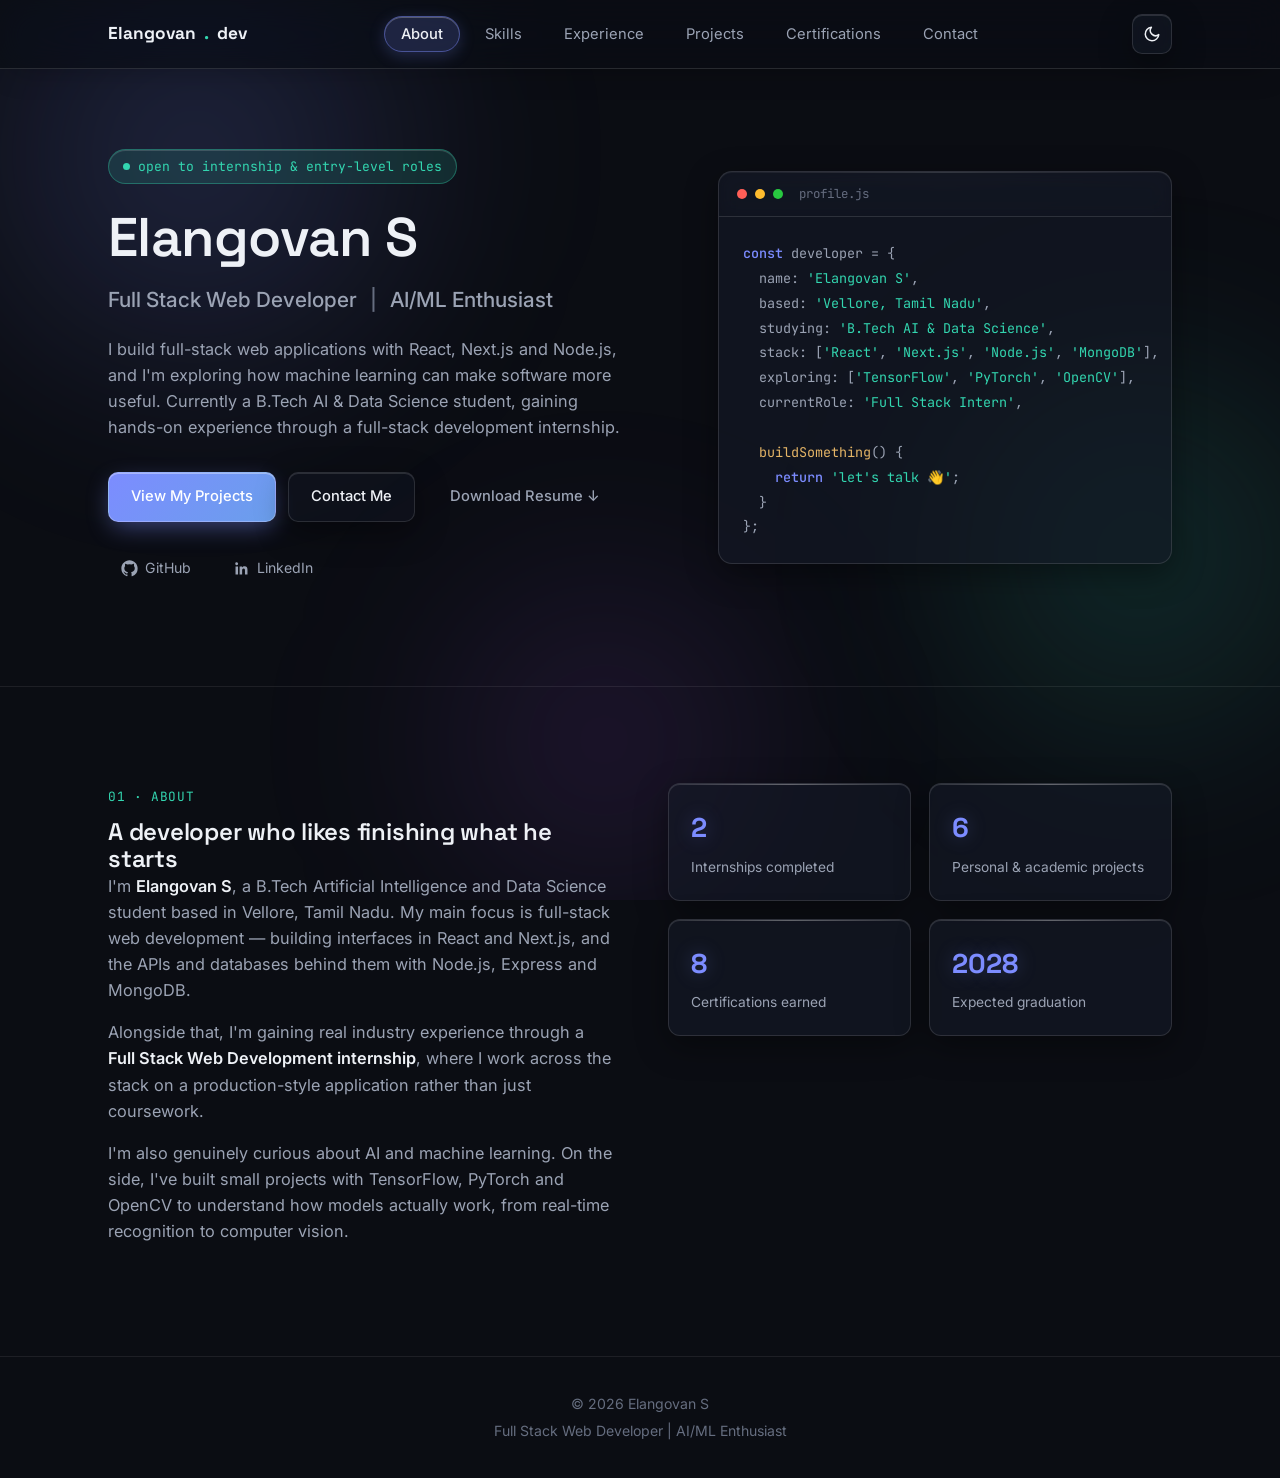
==== index.html @ ac417fb2 "portfolio" ====
<!DOCTYPE html>
<html lang="en" data-theme="dark">

<head>
  <meta charset="UTF-8">
  <meta name="viewport" content="width=device-width, initial-scale=1.0">
  <title>Elangovan S — Full Stack Web Developer &amp; AI/ML Enthusiast</title>
  <meta name="description"
    content="Portfolio of Elangovan S, a Full Stack Web Developer and AI/ML Enthusiast from Vellore, Tamil Nadu. B.Tech AI &amp; Data Science student building web apps and exploring machine learning.">
  <meta name="keywords"
    content="Elangovan S, Full Stack Developer, React Developer, AI ML Enthusiast, Web Developer Vellore, MERN Stack">
  <meta name="author" content="Elangovan S">
  <meta property="og:title" content="Elangovan S — Full Stack Web Developer & AI/ML Enthusiast">
  <meta property="og:description"
    content="B.Tech AI & Data Science student building full-stack web apps and exploring machine learning.">
  <meta property="og:type" content="website">
  <link rel="preconnect" href="https://fonts.googleapis.com">
  <link rel="preconnect" href="https://fonts.gstatic.com" crossorigin>
  <link
    href="https://fonts.googleapis.com/css2?family=Space+Grotesk:wght@500;600;700&family=Inter:wght@400;500;600;700&family=JetBrains+Mono:wght@400;500;600&display=swap"
    rel="stylesheet">
  <link rel="stylesheet" href="style.css">
</head>

<body>

  <!-- Ambient Mesh Light for Glassmorphism Refraction -->
  <div class="ambient-mesh" aria-hidden="true">
    <div class="ambient-orb orb-1"></div>
    <div class="ambient-orb orb-2"></div>
    <div class="ambient-orb orb-3"></div>
  </div>

  <!-- Glassmorphic Page Transition Curtain -->
  <div class="glass-transition-curtain" id="pageTransitionCurtain" aria-hidden="true">
    <div class="transition-spinner"></div>
  </div>

  <header class="nav">
    <div class="nav-inner">
      <a href="#top" class="brand">Elangovan<span class="dot">.</span>dev</a>
      <nav id="nav-links-mobile-wrap">
        <ul class="nav-links" id="navLinks">
          <li><a href="index.html#about" class="active" aria-current="page">About</a></li>
          <li><a href="skills.html">Skills</a></li>
          <li><a href="experience.html">Experience</a></li>
          <li><a href="projects.html">Projects</a></li>
          <li><a href="certifications.html">Certifications</a></li>
          <li><a href="contact.html">Contact</a></li>
        </ul>
      </nav>
      <div class="nav-cta-group">
        <button class="theme-toggle" id="themeToggle" aria-label="Toggle dark and light theme">
          <svg class="icon-sun" viewBox="0 0 24 24" fill="none" stroke="currentColor" stroke-width="2"
            stroke-linecap="round">
            <circle cx="12" cy="12" r="4"></circle>
            <path
              d="M12 2v2M12 20v2M4.9 4.9l1.4 1.4M17.7 17.7l1.4 1.4M2 12h2M20 12h2M4.9 19.1l1.4-1.4M17.7 6.3l1.4-1.4">
            </path>
          </svg>
          <svg class="icon-moon" viewBox="0 0 24 24" fill="none" stroke="currentColor" stroke-width="2"
            stroke-linecap="round" stroke-linejoin="round">
            <path d="M21 12.8A9 9 0 1 1 11.2 3a7 7 0 0 0 9.8 9.8z"></path>
          </svg>
        </button>
        <button class="menu-btn" id="menuBtn" aria-label="Toggle navigation menu">
          <svg viewBox="0 0 24 24" width="18" height="18" fill="none" stroke="currentColor" stroke-width="2"
            stroke-linecap="round">
            <path d="M3 6h18M3 12h18M3 18h18"></path>
          </svg>
        </button>
      </div>
    </div>
  </header>

  <main id="top">
    <!-- HERO -->
    <section class="hero">
      <div class="wrap hero-grid">
        <div>
          <div class="eyebrow"><span class="pulse"></span> open to internship &amp; entry-level roles</div>
          <h1>Elangovan S</h1>
          <p class="role">Full Stack Web Developer <span class="sep">|</span> AI/ML Enthusiast</p>
          <p class="desc">I build full-stack web applications with React, Next.js and Node.js, and I'm exploring how
            machine learning can make software more useful. Currently a B.Tech AI &amp; Data Science student, gaining
            hands-on experience through a full-stack development internship.</p>
          <div class="hero-actions">
            <a href="projects.html" class="btn btn-primary">View My Projects</a>
            <a href="contact.html" class="btn btn-outline">Contact Me</a>
            <!-- TODO: Drop your actual resume.pdf in the root directory --><a href="resume.pdf" class="btn btn-ghost"
              download>Download Resume ↓</a>
          </div>
          <div class="hero-socials">
            <a href="https://github.com/sivanandini29-create" target="_blank" rel="noopener">
              <svg viewBox="0 0 24 24" fill="currentColor">
                <path
                  d="M12 .5C5.65.5.5 5.65.5 12a11.5 11.5 0 0 0 7.86 10.93c.57.1.78-.25.78-.55v-1.94c-3.2.7-3.87-1.54-3.87-1.54-.53-1.34-1.29-1.7-1.29-1.7-1.05-.72.08-.7.08-.7 1.17.08 1.78 1.2 1.78 1.2 1.03 1.77 2.7 1.26 3.36.96.1-.75.4-1.26.73-1.55-2.55-.29-5.24-1.28-5.24-5.7 0-1.26.45-2.29 1.19-3.09-.12-.29-.52-1.46.11-3.05 0 0 .97-.31 3.18 1.18a11.1 11.1 0 0 1 5.79 0c2.2-1.49 3.17-1.18 3.17-1.18.64 1.59.24 2.76.12 3.05.74.8 1.18 1.83 1.18 3.09 0 4.43-2.7 5.4-5.27 5.68.42.36.78 1.08.78 2.18v3.23c0 .3.21.66.79.55A11.5 11.5 0 0 0 23.5 12C23.5 5.65 18.35.5 12 .5z" />
              </svg>
              GitHub
            </a>
            <a href="https://www.linkedin.com/in/elangovan-s-0874b534a/" target="_blank" rel="noopener">
              <svg viewBox="0 0 24 24" fill="currentColor">
                <path
                  d="M20.45 20.45h-3.56v-5.57c0-1.33-.02-3.04-1.85-3.04-1.85 0-2.14 1.45-2.14 2.94v5.67H9.34V9h3.42v1.56h.05c.48-.9 1.64-1.85 3.37-1.85 3.6 0 4.27 2.37 4.27 5.45v6.29zM5.34 7.43a2.07 2.07 0 1 1 0-4.13 2.07 2.07 0 0 1 0 4.13zM7.12 20.45H3.56V9h3.56v11.45z" />
              </svg>
              LinkedIn
            </a>
          </div>
        </div>

        <div class="code-window">
          <div class="code-window-bar">
            <span class="dot2 red"></span><span class="dot2 yellow"></span><span class="dot2 green"></span>
            <span class="filename">profile.js</span>
          </div>
          <pre><span class="c-key">const</span> developer = {
  name: <span class="c-str">'Elangovan S'</span>,
  based: <span class="c-str">'Vellore, Tamil Nadu'</span>,
  studying: <span class="c-str">'B.Tech AI &amp; Data Science'</span>,
  stack: [<span class="c-str">'React'</span>, <span class="c-str">'Next.js'</span>, <span class="c-str">'Node.js'</span>, <span class="c-str">'MongoDB'</span>],
  exploring: [<span class="c-str">'TensorFlow'</span>, <span class="c-str">'PyTorch'</span>, <span class="c-str">'OpenCV'</span>],
  currentRole: <span class="c-str">'Full Stack Intern'</span>,

  <span class="c-fn">buildSomething</span>() {
    <span class="c-key">return</span> <span class="c-str">'let's talk 👋'</span>;
  }
};</pre>
        </div>
      </div>
    </section>
    <!-- ABOUT -->
    <section id="about">
      <div class="wrap about-grid">
        <div>
          <div class="section-label">01 · about</div>
          <h2>A developer who likes finishing what he starts</h2>
          <p>I'm <strong>Elangovan S</strong>, a B.Tech Artificial Intelligence and Data Science student based in
            Vellore, Tamil Nadu. My main focus is full-stack web development — building interfaces in React and Next.js,
            and the APIs and databases behind them with Node.js, Express and MongoDB.</p>
          <p>Alongside that, I'm gaining real industry experience through a <strong>Full Stack Web Development
              internship</strong>, where I work across the stack on a production-style application rather than just
            coursework.</p>
          <p>I'm also genuinely curious about AI and machine learning. On the side, I've built small projects with
            TensorFlow, PyTorch and OpenCV to understand how models actually work, from real-time recognition to
            computer vision.</p>
        </div>
        <div class="facts">
          <div class="fact-card">
            <div class="num">2</div>
            <div class="lbl">Internships completed</div>
          </div>
          <div class="fact-card">
            <div class="num">6</div>
            <div class="lbl">Personal &amp; academic projects</div>
          </div>
          <div class="fact-card">
            <div class="num">8</div>
            <div class="lbl">Certifications earned</div>
          </div>
          <div class="fact-card">
            <div class="num">2028</div>
            <div class="lbl">Expected graduation</div>
          </div>
        </div>
      </div>
    </section>
  </main>

  <footer>
    <div class="wrap">
      <p>© 2026 Elangovan S</p>
      <p class="role-line">Full Stack Web Developer | AI/ML Enthusiast</p>
    </div>
  </footer>

  <script src="script.js"></script>
</body>

</html>
---- style.css ----
:root {
  --bg: #0b0d13;
  --bg-elevated: rgba(18, 22, 32, 0.72);
  --bg-card: rgba(22, 27, 40, 0.58);
  --bg-card-hover: rgba(30, 37, 54, 0.75);
  --border: rgba(255, 255, 255, 0.08);
  --border-glass: rgba(255, 255, 255, 0.12);
  --border-glass-hover: rgba(124, 140, 255, 0.45);
  --text: #eef1f6;
  --text-muted: #9ba3b4;
  --text-faint: #656d7f;
  --accent: #7c8cff;
  --accent-soft: rgba(124, 140, 255, 0.14);
  --accent-2: #33d6b0;
  --accent-2-soft: rgba(51, 214, 176, 0.14);
  --shadow: 0 20px 50px -20px rgba(0, 0, 0, 0.7);
  --glass-shadow: 0 10px 32px 0 rgba(0, 0, 0, 0.38), inset 0 1px 0 0 rgba(255, 255, 255, 0.12);
  --glass-shadow-hover: 0 20px 48px -6px rgba(0, 0, 0, 0.55), 0 0 24px rgba(124, 140, 255, 0.22), inset 0 1px 0 0 rgba(255, 255, 255, 0.25);
  --glass-blur: blur(16px);
  --radius: 12px;
  --maxw: 1120px;
}

html[data-theme="light"] {
  --bg: #f4f6fa;
  --bg-elevated: rgba(255, 255, 255, 0.82);
  --bg-card: rgba(255, 255, 255, 0.65);
  --bg-card-hover: rgba(255, 255, 255, 0.9);
  --border: rgba(0, 0, 0, 0.07);
  --border-glass: rgba(255, 255, 255, 0.85);
  --border-glass-hover: rgba(74, 83, 212, 0.35);
  --text: #16181d;
  --text-muted: #575c6a;
  --text-faint: #878c9a;
  --accent: #4a53d4;
  --accent-soft: rgba(74, 83, 212, 0.1);
  --accent-2: #0f8f72;
  --accent-2-soft: rgba(15, 143, 114, 0.1);
  --shadow: 0 20px 40px -24px rgba(20, 20, 30, 0.14);
  --glass-shadow: 0 10px 32px 0 rgba(31, 38, 135, 0.07), inset 0 1px 0 0 rgba(255, 255, 255, 0.95);
  --glass-shadow-hover: 0 18px 40px 0 rgba(31, 38, 135, 0.14), 0 0 20px rgba(74, 83, 212, 0.12), inset 0 1px 0 0 rgba(255, 255, 255, 1);
  --glass-blur: blur(16px);
}

* { box-sizing: border-box; margin: 0; padding: 0; }

html { scroll-behavior: smooth; }

@media (prefers-reduced-motion: reduce) {
  html { scroll-behavior: auto; }
  * { animation-duration: 0.01ms !important; transition-duration: 0.01ms !important; }
}

body {
  background: var(--bg);
  color: var(--text);
  font-family: 'Inter', -apple-system, BlinkMacSystemFont, 'Segoe UI', Roboto, sans-serif;
  line-height: 1.6;
  -webkit-font-smoothing: antialiased;
  min-height: 100vh;
  position: relative;
  overflow-x: hidden;
  transition: background 0.3s ease, color 0.3s ease;
}

::selection { background: var(--accent); color: #fff; }

a { color: inherit; text-decoration: none; }
ul { list-style: none; }
img { max-width: 100%; display: block; }

.wrap {
  max-width: var(--maxw);
  margin: 0 auto;
  padding: 0 28px;
}

h1, h2, h3, h4 {
  font-family: 'Space Grotesk', sans-serif;
  font-weight: 600;
  letter-spacing: -0.01em;
  line-height: 1.15;
}

.mono { font-family: 'JetBrains Mono', monospace; }

:focus-visible {
  outline: 2px solid var(--accent);
  outline-offset: 3px;
  border-radius: 6px;
}

/* ---------- Ambient Luminous Glow Mesh for Glassmorphism ---------- */
.ambient-mesh {
  position: fixed;
  top: 0;
  left: 0;
  width: 100vw;
  height: 100vh;
  overflow: hidden;
  pointer-events: none;
  z-index: -1;
}

.ambient-orb {
  position: absolute;
  border-radius: 50%;
  filter: blur(85px);
  will-change: transform;
  pointer-events: none;
}

.orb-1 {
  width: 550px;
  height: 550px;
  background: radial-gradient(circle, rgba(124, 140, 255, 0.22) 0%, rgba(124, 140, 255, 0.04) 65%, transparent 100%);
  top: -120px;
  left: -80px;
  animation: floatOrb1 20s ease-in-out infinite alternate;
}

.orb-2 {
  width: 480px;
  height: 480px;
  background: radial-gradient(circle, rgba(51, 214, 176, 0.18) 0%, rgba(51, 214, 176, 0.03) 65%, transparent 100%);
  top: 35%;
  right: -100px;
  animation: floatOrb2 24s ease-in-out infinite alternate;
}

.orb-3 {
  width: 440px;
  height: 440px;
  background: radial-gradient(circle, rgba(168, 85, 247, 0.16) 0%, rgba(168, 85, 247, 0.02) 65%, transparent 100%);
  bottom: -60px;
  left: 30%;
  animation: floatOrb3 22s ease-in-out infinite alternate;
}

html[data-theme="light"] .orb-1 {
  background: radial-gradient(circle, rgba(74, 83, 212, 0.15) 0%, transparent 70%);
}
html[data-theme="light"] .orb-2 {
  background: radial-gradient(circle, rgba(15, 143, 114, 0.13) 0%, transparent 70%);
}
html[data-theme="light"] .orb-3 {
  background: radial-gradient(circle, rgba(180, 100, 240, 0.12) 0%, transparent 70%);
}

@keyframes floatOrb1 {
  0% { transform: translate(0, 0) scale(1); }
  50% { transform: translate(60px, 80px) scale(1.08); }
  100% { transform: translate(-30px, 120px) scale(0.95); }
}

@keyframes floatOrb2 {
  0% { transform: translate(0, 0) scale(1); }
  50% { transform: translate(-80px, -60px) scale(1.12); }
  100% { transform: translate(-40px, 70px) scale(0.92); }
}

@keyframes floatOrb3 {
  0% { transform: translate(0, 0) scale(1); }
  50% { transform: translate(-50px, -70px) scale(1.06); }
  100% { transform: translate(70px, -40px) scale(0.96); }
}

@media (prefers-reduced-motion: reduce) {
  .ambient-orb {
    animation: none !important;
  }
}

/* ---------- Glassmorphic Navbar ---------- */
header.nav {
  position: sticky;
  top: 0;
  z-index: 100;
  background: color-mix(in srgb, var(--bg) 70%, transparent);
  backdrop-filter: blur(18px) saturate(180%);
  -webkit-backdrop-filter: blur(18px) saturate(180%);
  border-bottom: 1px solid var(--border-glass);
  box-shadow: 0 10px 30px -10px rgba(0, 0, 0, 0.25);
  transition: background 0.3s ease, border-color 0.3s ease, box-shadow 0.3s ease;
}

.nav-inner {
  display: flex;
  align-items: center;
  justify-content: space-between;
  padding: 14px 28px;
  max-width: var(--maxw);
  margin: 0 auto;
}

.brand {
  font-family: 'Space Grotesk', sans-serif;
  font-weight: 700;
  font-size: 1.08rem;
  display: flex;
  align-items: center;
  gap: 8px;
  transition: transform 0.2s ease;
}
.brand:hover {
  transform: translateY(-1px);
}
.brand .dot { color: var(--accent-2); }

.nav-links {
  display: flex;
  gap: 8px;
  align-items: center;
}

.nav-links a {
  font-size: 0.92rem;
  color: var(--text-muted);
  padding: 8px 16px;
  border-radius: 999px;
  border: 1px solid transparent;
  transition: all 0.22s cubic-bezier(0.2, 0, 0, 1);
  position: relative;
}

.nav-links a:hover {
  color: var(--text);
  background: color-mix(in srgb, var(--accent) 12%, transparent);
  border-color: var(--border-glass);
}

/* Glowing Frosted Glass Pill for Active Page */
.nav-links a.active,
.nav-links a[aria-current="page"] {
  color: var(--text);
  background: color-mix(in srgb, var(--accent) 18%, transparent);
  border: 1px solid color-mix(in srgb, var(--accent) 45%, transparent);
  backdrop-filter: blur(10px);
  -webkit-backdrop-filter: blur(10px);
  box-shadow: 0 4px 16px rgba(124, 140, 255, 0.22), inset 0 1px 0 rgba(255, 255, 255, 0.25);
  font-weight: 500;
}

.theme-toggle,
.menu-btn {
  width: 40px;
  height: 40px;
  border-radius: 10px;
  border: 1px solid var(--border-glass);
  background: var(--bg-card);
  backdrop-filter: blur(12px);
  -webkit-backdrop-filter: blur(12px);
  display: flex;
  align-items: center;
  justify-content: center;
  cursor: pointer;
  color: var(--text);
  flex-shrink: 0;
  box-shadow: var(--glass-shadow);
  transition: all 0.2s ease;
}

.theme-toggle:hover,
.menu-btn:hover {
  border-color: var(--border-glass-hover);
  color: var(--accent);
  transform: translateY(-2px);
  box-shadow: var(--glass-shadow-hover);
}

.theme-toggle svg { width: 18px; height: 18px; }
html[data-theme="dark"] .icon-sun { display: none; }
html[data-theme="light"] .icon-moon { display: none; }

.nav-cta-group { display: flex; align-items: center; gap: 14px; }

.menu-btn {
  display: none;
}

#nav-links-mobile-wrap { display: contents; }

/* ---------- Buttons with Glass Highlights ---------- */
.btn {
  display: inline-flex;
  align-items: center;
  gap: 8px;
  padding: 12px 22px;
  border-radius: 10px;
  font-size: 0.92rem;
  font-weight: 500;
  cursor: pointer;
  border: 1px solid transparent;
  transition: transform 0.2s cubic-bezier(0.2, 0, 0, 1), 
              background 0.2s ease, 
              border-color 0.2s ease, 
              box-shadow 0.2s ease;
  white-space: nowrap;
  position: relative;
  overflow: hidden;
}

.btn:active { transform: translateY(1px); }

.btn-primary {
  background: linear-gradient(135deg, var(--accent) 0%, color-mix(in srgb, var(--accent) 75%, #33d6b0) 100%);
  color: #fff;
  border: 1px solid rgba(255, 255, 255, 0.25);
  box-shadow: 0 8px 24px -4px rgba(124, 140, 255, 0.45), inset 0 1px 0 rgba(255, 255, 255, 0.35);
}

.btn-primary:hover {
  background: linear-gradient(135deg, color-mix(in srgb, var(--accent) 90%, #fff) 0%, color-mix(in srgb, var(--accent) 65%, #33d6b0) 100%);
  box-shadow: 0 12px 30px -4px rgba(124, 140, 255, 0.6), inset 0 1px 0 rgba(255, 255, 255, 0.5);
  transform: translateY(-2px);
}

.btn-outline {
  border-color: var(--border-glass);
  background: color-mix(in srgb, var(--bg-card) 60%, transparent);
  backdrop-filter: blur(12px);
  -webkit-backdrop-filter: blur(12px);
  color: var(--text);
  box-shadow: var(--glass-shadow);
}

.btn-outline:hover {
  border-color: var(--accent);
  color: var(--accent);
  background: var(--accent-soft);
  transform: translateY(-2px);
  box-shadow: 0 8px 24px -4px rgba(124, 140, 255, 0.28);
}

.btn-ghost {
  color: var(--text-muted);
  border: 1px solid transparent;
}
.btn-ghost:hover {
  color: var(--text);
  background: var(--accent-soft);
  border-color: var(--border-glass);
  transform: translateY(-2px);
}

/* ---------- Section Scaffolding ---------- */
section {
  padding: 96px 0;
  border-bottom: 1px solid var(--border);
  position: relative;
}
section:last-of-type { border-bottom: none; }

.section-head { margin-bottom: 48px; max-width: 620px; }
.section-label {
  font-family: 'JetBrains Mono', monospace;
  font-size: 0.8rem;
  color: var(--accent-2);
  margin-bottom: 10px;
  display: inline-block;
  letter-spacing: 0.05em;
  text-transform: uppercase;
}
.section-head h2 { font-size: clamp(1.6rem, 3vw, 2.1rem); margin-bottom: 12px; }
.section-head p { color: var(--text-muted); font-size: 1rem; }

/* ---------- Hero ---------- */
.hero {
  padding: 80px 0 100px;
  border-bottom: 1px solid var(--border);
}
.hero-grid {
  display: grid;
  grid-template-columns: 1.1fr 0.9fr;
  gap: 56px;
  align-items: center;
}
.eyebrow {
  display: inline-flex;
  align-items: center;
  gap: 8px;
  font-family: 'JetBrains Mono', monospace;
  font-size: 0.82rem;
  color: var(--accent-2);
  background: var(--accent-2-soft);
  backdrop-filter: blur(8px);
  -webkit-backdrop-filter: blur(8px);
  border: 1px solid color-mix(in srgb, var(--accent-2) 35%, transparent);
  padding: 6px 14px;
  border-radius: 999px;
  margin-bottom: 22px;
  box-shadow: inset 0 1px 0 rgba(255, 255, 255, 0.15);
}
.eyebrow .pulse {
  width: 7px; height: 7px; border-radius: 50%;
  background: var(--accent-2);
  box-shadow: 0 0 0 0 var(--accent-2);
  animation: pulse 2s infinite;
}
@keyframes pulse {
  0% { box-shadow: 0 0 0 0 color-mix(in srgb, var(--accent-2) 55%, transparent); }
  70% { box-shadow: 0 0 0 8px transparent; }
  100% { box-shadow: 0 0 0 0 transparent; }
}

.hero h1 {
  font-size: clamp(2.2rem, 5vw, 3.4rem);
  margin-bottom: 14px;
}
.hero .role {
  font-size: clamp(1.05rem, 2vw, 1.3rem);
  color: var(--text-muted);
  font-weight: 500;
  margin-bottom: 20px;
}
.hero .role .sep { color: var(--text-faint); margin: 0 8px; }
.hero p.desc {
  color: var(--text-muted);
  font-size: 1.02rem;
  max-width: 520px;
  margin-bottom: 32px;
}
.hero-actions { display: flex; flex-wrap: wrap; gap: 12px; margin-bottom: 28px; }
.hero-socials { display: flex; gap: 16px; align-items: center; }
.hero-socials a {
  display: flex; align-items: center; gap: 7px;
  font-size: 0.88rem; color: var(--text-muted);
  padding: 6px 12px;
  border-radius: 8px;
  border: 1px solid transparent;
  transition: all 0.2s ease;
}
.hero-socials a:hover {
  color: var(--accent);
  background: var(--accent-soft);
  border-color: var(--border-glass);
}
.hero-socials svg { width: 17px; height: 17px; }

/* ---------- Glass Code Window ---------- */
.code-window {
  background: var(--bg-card);
  backdrop-filter: blur(18px) saturate(180%);
  -webkit-backdrop-filter: blur(18px) saturate(180%);
  border: 1px solid var(--border-glass);
  border-radius: 14px;
  box-shadow: var(--glass-shadow);
  overflow: hidden;
  position: relative;
  transition: border-color 0.25s ease, box-shadow 0.25s ease, transform 0.25s ease;
}

.code-window::before {
  content: '';
  position: absolute;
  top: 0; left: 0; right: 0;
  height: 1px;
  background: linear-gradient(90deg, transparent, rgba(255, 255, 255, 0.35), transparent);
  pointer-events: none;
}

.code-window:hover {
  border-color: var(--border-glass-hover);
  box-shadow: var(--glass-shadow-hover);
  transform: translateY(-2px);
}

.code-window-bar {
  display: flex;
  align-items: center;
  gap: 8px;
  padding: 12px 18px;
  border-bottom: 1px solid var(--border-glass);
  background: color-mix(in srgb, var(--bg-elevated) 75%, transparent);
  backdrop-filter: blur(10px);
}

.code-window-bar .dot2 { width: 10px; height: 10px; border-radius: 50%; }
.dot2.red { background: #ff5f57; }
.dot2.yellow { background: #febc2e; }
.dot2.green { background: #28c840; }
.code-window-bar span.filename {
  margin-left: 8px;
  font-family: 'JetBrains Mono', monospace;
  font-size: 0.78rem;
  color: var(--text-faint);
}
.code-window pre {
  padding: 24px;
  font-family: 'JetBrains Mono', monospace;
  font-size: 0.84rem;
  line-height: 1.85;
  overflow-x: auto;
  color: var(--text-muted);
}
.code-window .c-key { color: var(--accent); font-weight: 500; }
.code-window .c-str { color: var(--accent-2); }
.code-window .c-com { color: var(--text-faint); font-style: italic; }
.code-window .c-punc { color: var(--text-faint); }
.code-window .c-fn { color: #e5b567; }

/* ---------- Glassmorphic Unified Card Styles ---------- */
.fact-card,
.skill-card,
.project-card,
.cert-card,
.activity-card,
.edu-card {
  background: var(--bg-card);
  backdrop-filter: blur(16px) saturate(170%);
  -webkit-backdrop-filter: blur(16px) saturate(170%);
  border: 1px solid var(--border-glass);
  border-radius: var(--radius);
  box-shadow: var(--glass-shadow);
  transition: transform 0.25s cubic-bezier(0.2, 0, 0, 1), 
              border-color 0.25s ease, 
              box-shadow 0.25s ease, 
              background 0.25s ease;
  position: relative;
  overflow: hidden;
}

/* Glass specular rim reflection on cards */
.fact-card::before,
.skill-card::before,
.project-card::before,
.cert-card::before,
.activity-card::before,
.edu-card::before {
  content: '';
  position: absolute;
  top: 0; left: 0; right: 0;
  height: 1px;
  background: linear-gradient(90deg, transparent, rgba(255, 255, 255, 0.25), transparent);
  pointer-events: none;
}

.fact-card:hover,
.skill-card:hover,
.project-card:hover,
.cert-card:hover,
.activity-card:hover,
.edu-card:hover {
  transform: translateY(-4px);
  border-color: var(--border-glass-hover);
  box-shadow: var(--glass-shadow-hover);
  background: var(--bg-card-hover);
}

/* ---------- About ---------- */
.about-grid {
  display: grid;
  grid-template-columns: 1fr 1fr;
  gap: 56px;
  align-items: start;
}
.about-grid p { color: var(--text-muted); margin-bottom: 16px; font-size: 1.02rem; }
.about-grid p strong { color: var(--text); font-weight: 600; }
.facts { display: grid; grid-template-columns: 1fr 1fr; gap: 18px; }
.fact-card {
  padding: 22px;
}
.fact-card .num { 
  font-family: 'Space Grotesk', sans-serif; 
  font-size: 1.7rem; 
  font-weight: 700; 
  color: var(--accent); 
  text-shadow: 0 0 20px rgba(124, 140, 255, 0.3);
}
.fact-card .lbl { font-size: 0.86rem; color: var(--text-muted); margin-top: 6px; }

/* ---------- Skills ---------- */
.skills-grid {
  display: grid;
  grid-template-columns: repeat(3, 1fr);
  gap: 22px;
}
.skill-card {
  padding: 24px;
}
.skill-card h3 {
  font-size: 1.05rem;
  margin-bottom: 16px;
  display: flex;
  align-items: center;
  gap: 10px;
}
.skill-card h3 .sw { 
  width: 8px; height: 8px; border-radius: 2px; 
  background: var(--accent-2); 
  box-shadow: 0 0 10px var(--accent-2);
}
.badge-row { display: flex; flex-wrap: wrap; gap: 8px; }
.badge {
  font-family: 'JetBrains Mono', monospace;
  font-size: 0.78rem;
  padding: 6px 12px;
  border-radius: 8px;
  background: color-mix(in srgb, var(--accent) 12%, transparent);
  color: var(--text);
  border: 1px solid color-mix(in srgb, var(--accent) 28%, transparent);
  backdrop-filter: blur(8px);
  -webkit-backdrop-filter: blur(8px);
  box-shadow: inset 0 1px 0 rgba(255, 255, 255, 0.12);
  transition: all 0.2s ease;
}
.badge:hover {
  border-color: var(--accent);
  color: #fff;
  background: color-mix(in srgb, var(--accent) 25%, transparent);
  transform: translateY(-2px);
  box-shadow: 0 4px 14px rgba(124, 140, 255, 0.25), inset 0 1px 0 rgba(255, 255, 255, 0.25);
}

/* ---------- Experience Timeline ---------- */
.timeline { position: relative; padding-left: 32px; }
.timeline::before {
  content: '';
  position: absolute;
  left: 5px; top: 6px; bottom: 6px;
  width: 2px;
  background: linear-gradient(180deg, var(--accent), var(--accent-2), transparent);
  opacity: 0.4;
}
.tl-item { position: relative; padding-bottom: 44px; }
.tl-item:last-child { padding-bottom: 0; }
.tl-item::before {
  content: '';
  position: absolute;
  left: -32px; top: 4px;
  width: 12px; height: 12px;
  border-radius: 50%;
  background: var(--bg);
  border: 2px solid var(--accent);
  box-shadow: 0 0 12px var(--accent);
}
.tl-head { display: flex; flex-wrap: wrap; justify-content: space-between; gap: 8px; align-items: baseline; margin-bottom: 6px; }
.tl-head h3 { font-size: 1.1rem; }
.tl-date { font-family: 'JetBrains Mono', monospace; font-size: 0.8rem; color: var(--text-faint); white-space: nowrap; }
.tl-org { color: var(--accent-2); font-size: 0.94rem; margin-bottom: 12px; font-weight: 500; }
.tl-item ul { padding-left: 18px; }
.tl-item li {
  color: var(--text-muted);
  font-size: 0.94rem;
  position: relative;
  padding-left: 8px;
  margin-bottom: 7px;
  list-style: disc;
}
.status-pill {
  display: inline-block;
  font-family: 'JetBrains Mono', monospace;
  font-size: 0.74rem;
  padding: 4px 12px;
  border-radius: 999px;
  background: var(--accent-2-soft);
  color: var(--accent-2);
  border: 1px solid color-mix(in srgb, var(--accent-2) 35%, transparent);
  backdrop-filter: blur(8px);
  -webkit-backdrop-filter: blur(8px);
  box-shadow: inset 0 1px 0 rgba(255, 255, 255, 0.15);
  margin-top: 10px;
}

/* ---------- Projects ---------- */
.project-grid {
  display: grid;
  grid-template-columns: repeat(2, 1fr);
  gap: 24px;
}
.project-card {
  padding: 28px;
  display: flex;
  flex-direction: column;
}
.project-top { display: flex; justify-content: space-between; align-items: flex-start; gap: 10px; margin-bottom: 12px; }
.project-card h3 { font-size: 1.16rem; }
.project-card .desc { color: var(--text-muted); font-size: 0.94rem; margin-bottom: 18px; flex-grow: 1; line-height: 1.6; }
.project-card .badge-row { margin-bottom: 20px; }
.project-links { display: flex; gap: 16px; }
.project-links a { 
  font-size: 0.88rem; 
  color: var(--accent); 
  display: flex; 
  align-items: center; 
  gap: 6px; 
  padding: 6px 12px;
  border-radius: 8px;
  border: 1px solid transparent;
  background: var(--accent-soft);
  transition: all 0.2s ease;
}
.project-links a:hover { 
  text-decoration: none; 
  border-color: var(--accent);
  box-shadow: 0 4px 12px rgba(124, 140, 255, 0.25);
  transform: translateY(-1px);
}
.in-progress-tag {
  font-family: 'JetBrains Mono', monospace;
  font-size: 0.72rem;
  padding: 4px 10px;
  border-radius: 999px;
  background: color-mix(in srgb, #e5b567 15%, transparent);
  color: #e5b567;
  border: 1px solid color-mix(in srgb, #e5b567 35%, transparent);
  backdrop-filter: blur(8px);
  -webkit-backdrop-filter: blur(8px);
  white-space: nowrap;
}

/* ---------- Certifications ---------- */
.cert-grid { display: grid; grid-template-columns: repeat(2, 1fr); gap: 16px; }
.cert-card {
  display: flex; align-items: flex-start; gap: 16px;
  padding: 20px;
  cursor: pointer;
}
.cert-icon {
  width: 40px; height: 40px; border-radius: 10px;
  background: var(--accent-soft);
  border: 1px solid var(--border-glass);
  backdrop-filter: blur(8px);
  -webkit-backdrop-filter: blur(8px);
  display: flex; align-items: center; justify-content: center;
  flex-shrink: 0;
  color: var(--accent);
  box-shadow: 0 4px 12px rgba(124, 140, 255, 0.15);
}
.cert-icon svg { width: 20px; height: 20px; }
.cert-card h4 { font-size: 0.98rem; margin-bottom: 4px; }
.cert-card .cert-meta { font-size: 0.84rem; color: var(--text-faint); }
.cert-hint {
  display: inline-flex;
  align-items: center;
  gap: 4px;
  margin-top: 8px;
  font-size: 0.78rem;
  font-family: 'JetBrains Mono', monospace;
  color: var(--accent);
  opacity: 0.85;
  transition: opacity 0.2s ease, transform 0.2s ease, color 0.2s ease;
}
.cert-card:hover .cert-hint {
  opacity: 1;
  transform: translateX(3px);
  color: var(--accent-2);
}

/* ---------- Education ---------- */
.edu-card {
  padding: 32px;
  display: flex;
  justify-content: space-between;
  flex-wrap: wrap;
  gap: 16px;
}
.edu-card h3 { font-size: 1.2rem; margin-bottom: 6px; }
.edu-card .inst { color: var(--text-muted); font-size: 0.96rem; }
.edu-meta { text-align: right; }
.edu-meta .yr { font-family: 'JetBrains Mono', monospace; color: var(--text-faint); font-size: 0.86rem; }
.edu-meta .cgpa { margin-top: 6px; font-size: 0.88rem; color: var(--accent-2); font-weight: 500; }

/* ---------- Hackathons & Activities ---------- */
.activity-grid { display: grid; grid-template-columns: 1fr 1fr; gap: 22px; }
.activity-card {
  padding: 24px;
}
.activity-card h3 { font-size: 1.05rem; margin-bottom: 8px; }
.activity-card p { color: var(--text-muted); font-size: 0.94rem; line-height: 1.6; }

/* ---------- Contact Section & Glass Form ---------- */
.contact-grid { display: grid; grid-template-columns: 0.9fr 1.1fr; gap: 56px; }
.contact-item {
  display: flex; align-items: center; gap: 16px;
  padding: 16px;
  margin-bottom: 12px;
  border-radius: var(--radius);
  background: var(--bg-card);
  backdrop-filter: blur(14px);
  -webkit-backdrop-filter: blur(14px);
  border: 1px solid var(--border-glass);
  box-shadow: var(--glass-shadow);
  transition: all 0.22s ease;
}
.contact-item:hover {
  border-color: var(--border-glass-hover);
  box-shadow: var(--glass-shadow-hover);
  transform: translateY(-2px);
}
.contact-item .ic {
  width: 42px; height: 42px; border-radius: 10px;
  background: var(--accent-soft);
  border: 1px solid var(--border-glass);
  display: flex; align-items: center; justify-content: center;
  color: var(--accent);
  flex-shrink: 0;
  box-shadow: 0 4px 12px rgba(124, 140, 255, 0.15);
}
.contact-item .ic svg { width: 19px; height: 19px; }
.contact-item .lbl { font-size: 0.78rem; color: var(--text-faint); margin-bottom: 2px; }
.contact-item .val { font-size: 0.98rem; font-weight: 500; }

.form-group { margin-bottom: 20px; }
.form-group label { display: block; font-size: 0.86rem; color: var(--text-muted); margin-bottom: 8px; font-weight: 500; }
.form-group input, .form-group textarea {
  width: 100%;
  background: color-mix(in srgb, var(--bg-card) 75%, transparent);
  backdrop-filter: blur(14px);
  -webkit-backdrop-filter: blur(14px);
  border: 1px solid var(--border-glass);
  border-radius: 10px;
  padding: 13px 16px;
  color: var(--text);
  font-family: 'Inter', sans-serif;
  font-size: 0.94rem;
  box-shadow: inset 0 2px 4px rgba(0,0,0,0.15);
  transition: border-color 0.2s ease, box-shadow 0.2s ease, background 0.2s ease;
}
.form-group input:focus, .form-group textarea:focus {
  border-color: var(--accent);
  background: color-mix(in srgb, var(--bg-card) 95%, transparent);
  box-shadow: 0 0 0 3px color-mix(in srgb, var(--accent) 25%, transparent), inset 0 2px 4px rgba(0,0,0,0.1);
  outline: none;
}
.form-group textarea { resize: vertical; min-height: 120px; }
.form-note { font-size: 0.82rem; color: var(--text-faint); margin-top: 10px; }

.btn:disabled {
  opacity: 0.7;
  cursor: not-allowed;
}

.form-message {
  margin-top: 16px;
  padding: 14px;
  border-radius: 10px;
  font-size: 0.92rem;
  display: none;
  backdrop-filter: blur(12px);
  -webkit-backdrop-filter: blur(12px);
}
.form-message.success {
  display: block;
  background: color-mix(in srgb, #28c840 18%, transparent);
  color: #28c840;
  border: 1px solid color-mix(in srgb, #28c840 40%, transparent);
  box-shadow: 0 4px 16px rgba(40, 200, 64, 0.2);
}
.form-message.error {
  display: block;
  background: color-mix(in srgb, #ff5f57 18%, transparent);
  color: #ff5f57;
  border: 1px solid color-mix(in srgb, #ff5f57 40%, transparent);
  box-shadow: 0 4px 16px rgba(255, 95, 87, 0.2);
}

/* ---------- Certifications Glass Modal Lightbox ---------- */
.modal-overlay {
  position: fixed;
  top: 0;
  left: 0;
  right: 0;
  bottom: 0;
  background: rgba(6, 8, 14, 0.78);
  backdrop-filter: blur(24px) saturate(180%);
  -webkit-backdrop-filter: blur(24px) saturate(180%);
  z-index: 1000;
  display: flex;
  align-items: center;
  justify-content: center;
  opacity: 0;
  visibility: hidden;
  transition: opacity 0.3s ease, visibility 0.3s ease;
}

.modal-overlay.active {
  opacity: 1;
  visibility: visible;
}

.modal-content {
  position: relative;
  max-width: 90vw;
  max-height: 90vh;
  transform: scale(0.94) translateY(12px);
  opacity: 0;
  transition: transform 0.32s cubic-bezier(0.16, 1, 0.3, 1), opacity 0.32s ease;
  background: var(--bg-card);
  border: 1px solid var(--border-glass);
  border-radius: 16px;
  padding: 12px;
  box-shadow: 0 25px 60px -15px rgba(0, 0, 0, 0.8), 0 0 30px rgba(124, 140, 255, 0.2);
}

.modal-overlay.active .modal-content {
  transform: scale(1) translateY(0);
  opacity: 1;
}

.modal-content img {
  max-width: 100%;
  max-height: 85vh;
  object-fit: contain;
  border-radius: 10px;
}

.modal-close {
  position: absolute;
  top: -46px;
  right: 0;
  background: var(--bg-card);
  border: 1px solid var(--border-glass);
  border-radius: 50%;
  color: #fff;
  font-size: 1.6rem;
  cursor: pointer;
  width: 40px;
  height: 40px;
  display: flex;
  align-items: center;
  justify-content: center;
  box-shadow: var(--glass-shadow);
  transition: all 0.2s ease;
}
.modal-close:hover {
  color: var(--accent);
  border-color: var(--accent);
  transform: scale(1.1);
  box-shadow: 0 0 18px rgba(124, 140, 255, 0.4);
}

/* ---------- High-Impact Frosted Glass Page Transitions ---------- */
.glass-progress-bar {
  position: fixed;
  top: 0;
  left: 0;
  height: 3px;
  width: 0%;
  background: linear-gradient(90deg, var(--accent), var(--accent-2), #ec4899);
  box-shadow: 0 0 16px var(--accent), 0 0 8px var(--accent-2);
  z-index: 100000;
  transition: width 0.28s cubic-bezier(0.16, 1, 0.3, 1), opacity 0.25s ease;
  pointer-events: none;
}

.glass-transition-curtain {
  position: fixed;
  top: 0;
  left: 0;
  width: 100vw;
  height: 100vh;
  z-index: 99999;
  pointer-events: none;
  opacity: 0;
  visibility: hidden;
  background: radial-gradient(circle at 50% 45%, rgba(124, 140, 255, 0.22), transparent 70%),
              color-mix(in srgb, var(--bg) 84%, transparent);
  backdrop-filter: blur(28px) saturate(190%);
  -webkit-backdrop-filter: blur(28px) saturate(190%);
  border-bottom: 1px solid rgba(255, 255, 255, 0.18);
  display: flex;
  align-items: center;
  justify-content: center;
  flex-direction: column;
  gap: 18px;
  transition: opacity 0.32s cubic-bezier(0.4, 0, 0.2, 1), visibility 0.32s;
}

.glass-transition-curtain.active {
  opacity: 1;
  visibility: visible;
  pointer-events: all;
}

/* Specular shimmer beam moving across top of transition */
.glass-transition-curtain::before {
  content: '';
  position: absolute;
  top: 0;
  left: -100%;
  width: 100%;
  height: 2px;
  background: linear-gradient(90deg, transparent, var(--accent-2), var(--accent), transparent);
  animation: glassShimmer 1.5s infinite;
}

@keyframes glassShimmer {
  0% { left: -100%; }
  100% { left: 100%; }
}

.transition-spinner {
  width: 48px;
  height: 48px;
  border-radius: 50%;
  border: 3px solid rgba(124, 140, 255, 0.18);
  border-top-color: var(--accent);
  border-right-color: var(--accent-2);
  animation: glassSpin 0.75s linear infinite;
  box-shadow: 0 0 25px rgba(124, 140, 255, 0.4);
}

@keyframes glassSpin {
  to { transform: rotate(360deg); }
}

/* ---------- Page-to-Page Animation States ---------- */
main {
  will-change: transform, opacity, filter;
}

/* Initial page entrance animation on first load */
main.initial-load {
  animation: pageEnterBloom 0.65s cubic-bezier(0.16, 1, 0.3, 1) both;
}

/* Page EXIT animation */
main.page-exit-active {
  opacity: 0 !important;
  transform: scale(0.95) translateY(-24px) !important;
  filter: blur(12px) !important;
  transition: transform 0.28s cubic-bezier(0.4, 0, 1, 1),
              opacity 0.28s cubic-bezier(0.4, 0, 1, 1),
              filter 0.28s cubic-bezier(0.4, 0, 1, 1) !important;
  pointer-events: none;
}

/* Page ENTER preparation (instant setup before animation) */
main.page-enter-prepare {
  opacity: 0 !important;
  transform: scale(1.04) translateY(24px) !important;
  filter: blur(14px) !important;
  transition: none !important;
}

/* Page ENTER active animation */
main.page-enter-active {
  opacity: 1 !important;
  transform: scale(1) translateY(0) !important;
  filter: blur(0px) !important;
  transition: transform 0.5s cubic-bezier(0.16, 1, 0.3, 1),
              opacity 0.5s cubic-bezier(0.16, 1, 0.3, 1),
              filter 0.5s cubic-bezier(0.16, 1, 0.3, 1) !important;
}

@keyframes pageEnterBloom {
  0% {
    opacity: 0;
    transform: scale(0.97) translateY(24px);
    filter: blur(12px);
  }
  100% {
    opacity: 1;
    transform: scale(1) translateY(0);
    filter: blur(0px);
  }
}

/* Staggered card entrance cascade on page transitions */
main.initial-load .skills-grid > *,
main.page-enter-active .skills-grid > *,
main.initial-load .project-grid > *,
main.page-enter-active .project-grid > *,
main.initial-load .cert-grid > *,
main.page-enter-active .cert-grid > *,
main.initial-load .facts > *,
main.page-enter-active .facts > *,
main.initial-load .timeline > *,
main.page-enter-active .timeline > *,
main.initial-load .activity-grid > *,
main.page-enter-active .activity-grid > * {
  animation: cardCascadeIn 0.55s cubic-bezier(0.16, 1, 0.3, 1) both;
}

@keyframes cardCascadeIn {
  0% {
    opacity: 0;
    transform: translateY(28px) scale(0.95);
    filter: blur(8px);
  }
  100% {
    opacity: 1;
    transform: translateY(0) scale(1);
    filter: blur(0px);
  }
}

.skills-grid > *:nth-child(1) { animation-delay: 0.05s !important; }
.skills-grid > *:nth-child(2) { animation-delay: 0.10s !important; }
.skills-grid > *:nth-child(3) { animation-delay: 0.15s !important; }
.skills-grid > *:nth-child(4) { animation-delay: 0.20s !important; }
.skills-grid > *:nth-child(5) { animation-delay: 0.25s !important; }
.skills-grid > *:nth-child(6) { animation-delay: 0.30s !important; }

.project-grid > *:nth-child(1) { animation-delay: 0.06s !important; }
.project-grid > *:nth-child(2) { animation-delay: 0.14s !important; }
.project-grid > *:nth-child(3) { animation-delay: 0.22s !important; }
.project-grid > *:nth-child(4) { animation-delay: 0.30s !important; }

.cert-grid > *:nth-child(1) { animation-delay: 0.04s !important; }
.cert-grid > *:nth-child(2) { animation-delay: 0.08s !important; }
.cert-grid > *:nth-child(3) { animation-delay: 0.12s !important; }
.cert-grid > *:nth-child(4) { animation-delay: 0.16s !important; }
.cert-grid > *:nth-child(5) { animation-delay: 0.20s !important; }
.cert-grid > *:nth-child(6) { animation-delay: 0.24s !important; }
.cert-grid > *:nth-child(7) { animation-delay: 0.28s !important; }
.cert-grid > *:nth-child(8) { animation-delay: 0.32s !important; }

.timeline > *:nth-child(1) { animation-delay: 0.08s !important; }
.timeline > *:nth-child(2) { animation-delay: 0.18s !important; }

.facts > *:nth-child(1) { animation-delay: 0.06s !important; }
.facts > *:nth-child(2) { animation-delay: 0.12s !important; }
.facts > *:nth-child(3) { animation-delay: 0.18s !important; }
.facts > *:nth-child(4) { animation-delay: 0.24s !important; }

/* Native Cross-Document View Transitions (Chromium) */
@view-transition {
  navigation: auto;
}

::view-transition-old(root) {
  animation: 0.32s cubic-bezier(0.4, 0, 0.2, 1) both mpaPageOut;
}

::view-transition-new(root) {
  animation: 0.42s cubic-bezier(0.16, 1, 0.3, 1) both mpaPageIn;
}

@keyframes mpaPageOut {
  from {
    opacity: 1;
    transform: scale(1) translateY(0);
    filter: blur(0px);
  }
  to {
    opacity: 0;
    transform: scale(0.96) translateY(-16px);
    filter: blur(10px);
  }
}

@keyframes mpaPageIn {
  from {
    opacity: 0;
    transform: scale(1.03) translateY(20px);
    filter: blur(12px);
  }
  to {
    opacity: 1;
    transform: scale(1) translateY(0);
    filter: blur(0px);
  }
}

/* Fallback MPA class */
body.fade-out,
body.glass-exit {
  opacity: 0;
  filter: blur(10px);
  transform: scale(0.97);
}

/* ---------- Footer ---------- */
footer {
  padding: 36px 0;
  text-align: center;
  border-top: 1px solid var(--border);
  position: relative;
}
footer p { color: var(--text-faint); font-size: 0.88rem; }
footer p.role-line { margin-top: 4px; }

/* ---------- Responsive ---------- */
@media (max-width: 860px) {
  .hero-grid, .about-grid, .contact-grid { grid-template-columns: 1fr; }
  .hero-grid { gap: 40px; }
  .skills-grid { grid-template-columns: repeat(2, 1fr); }
  .project-grid, .cert-grid, .activity-grid { grid-template-columns: 1fr; }
  section { padding: 64px 0; }
  .hero { padding: 52px 0 64px; }
  .modal-close {
    top: -44px;
    right: 0;
  }
}

@media (max-width: 700px) {
  .nav-links { display: none; }
  .menu-btn { display: flex; }
  .nav-links.mobile-open {
    display: flex;
    position: absolute;
    top: 100%;
    left: 0; right: 0;
    flex-direction: column;
    background: color-mix(in srgb, var(--bg) 90%, transparent);
    backdrop-filter: blur(20px) saturate(180%);
    -webkit-backdrop-filter: blur(20px) saturate(180%);
    border-bottom: 1px solid var(--border-glass);
    padding: 20px 28px 26px;
    gap: 12px;
    box-shadow: 0 20px 40px rgba(0, 0, 0, 0.4);
  }
  .nav-links.mobile-open a {
    width: 100%;
    text-align: center;
    padding: 10px 16px;
  }
}

@media (max-width: 600px) {
  .skills-grid { grid-template-columns: 1fr; }
  .facts { grid-template-columns: 1fr 1fr; }
  .edu-card { flex-direction: column; }
  .edu-meta { text-align: left; }
  .wrap { padding: 0 20px; }
}
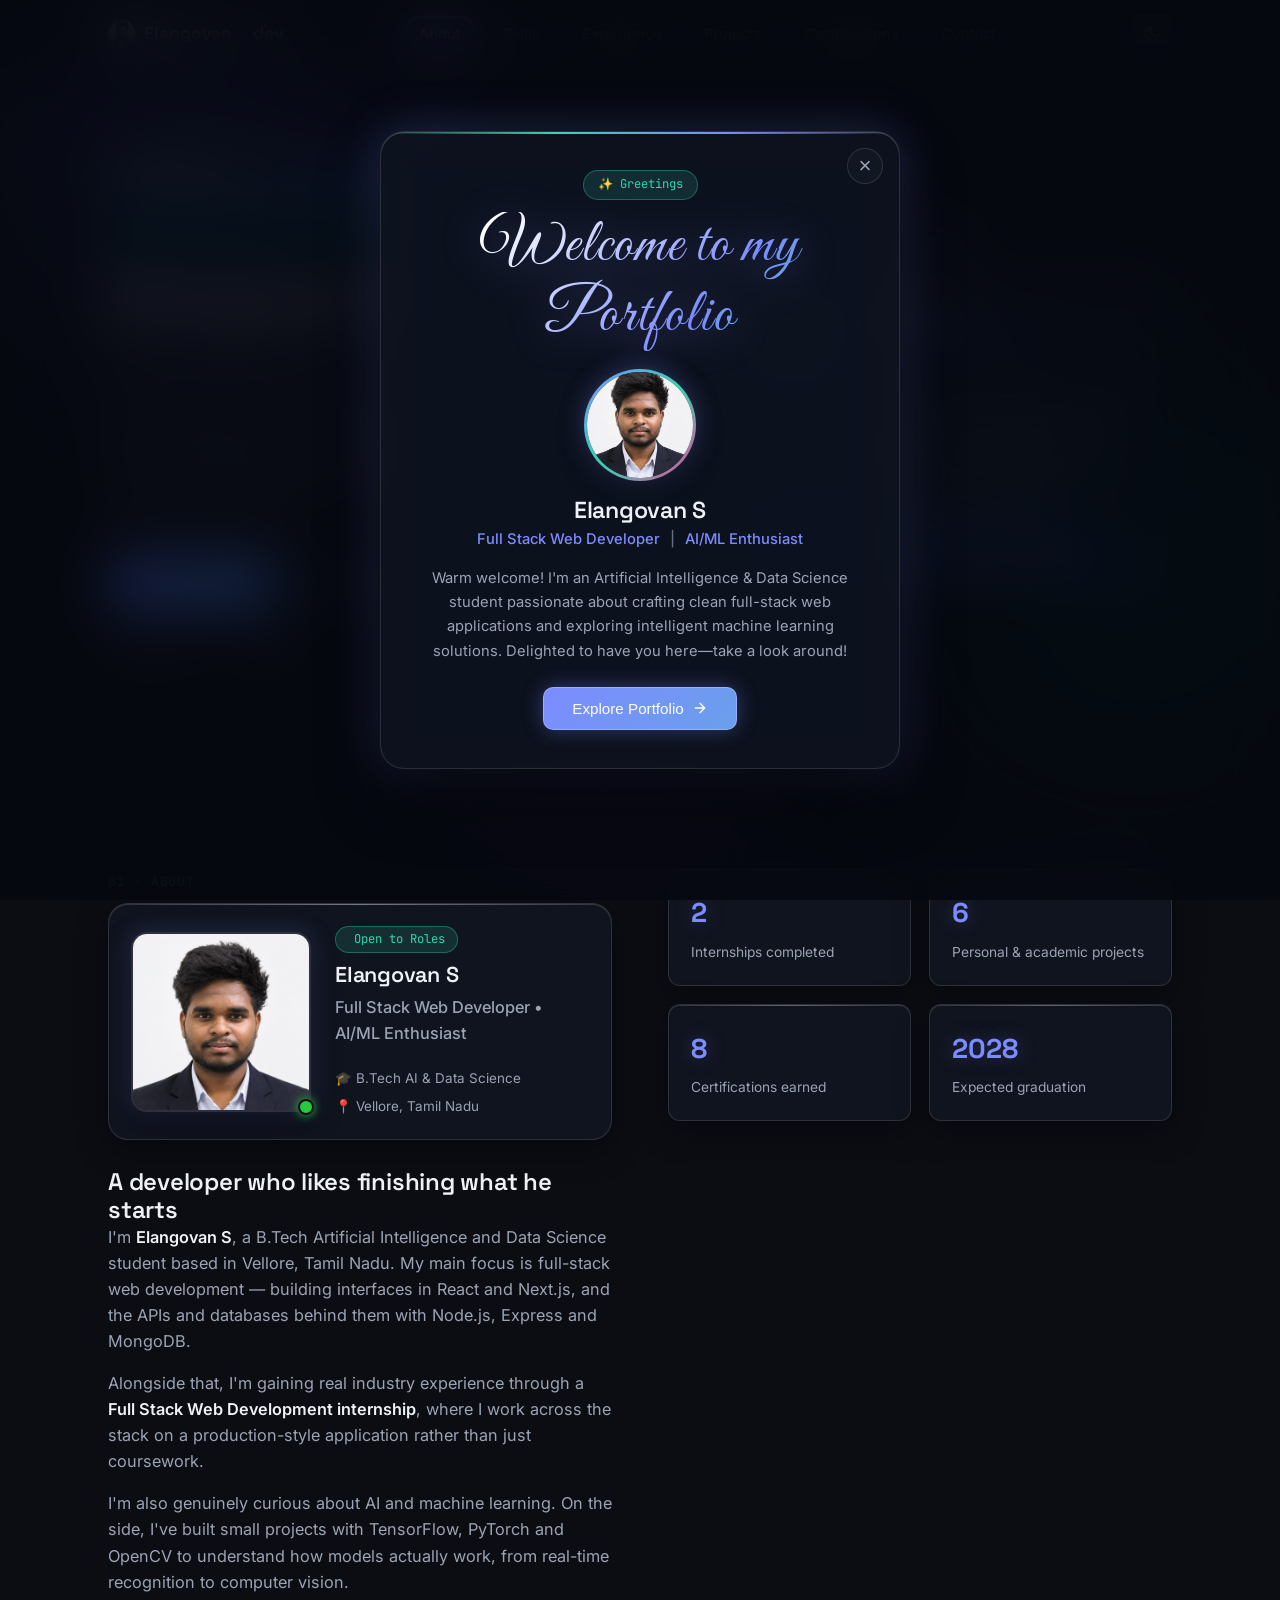
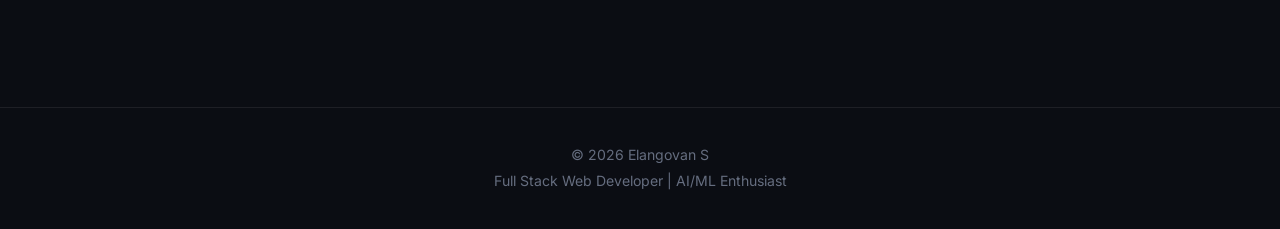
==== commit 72ebd0a6: "feat: add profile avatar, interactive welcome modal, and hero showcase components with new assets" ====
--- a/index.html
+++ b/index.html
@@ -17,7 +17,7 @@
   <link rel="preconnect" href="https://fonts.googleapis.com">
   <link rel="preconnect" href="https://fonts.gstatic.com" crossorigin>
   <link
-    href="https://fonts.googleapis.com/css2?family=Space+Grotesk:wght@500;600;700&family=Inter:wght@400;500;600;700&family=JetBrains+Mono:wght@400;500;600&display=swap"
+    href="https://fonts.googleapis.com/css2?family=Great+Vibes&family=Space+Grotesk:wght@500;600;700&family=Inter:wght@400;500;600;700&family=JetBrains+Mono:wght@400;500;600&display=swap"
     rel="stylesheet">
   <link rel="stylesheet" href="style.css">
 </head>
@@ -36,9 +36,33 @@
     <div class="transition-spinner"></div>
   </div>
 
+  <!-- Welcome Calligraphy Intro Screen -->
+  <div class="welcome-overlay" id="welcomeModal" role="dialog" aria-modal="true" aria-label="Welcome greeting">
+    <div class="welcome-card">
+      <button class="welcome-close" id="welcomeClose" aria-label="Close welcome message">&times;</button>
+      <div class="welcome-sparkle-pill">✨ Greetings</div>
+      <h2 class="welcome-calligraphy">Welcome to my Portfolio</h2>
+      <div class="welcome-avatar-wrap">
+        <img src="profile.jpg" alt="Elangovan S" class="welcome-avatar">
+        <div class="welcome-avatar-glow"></div>
+      </div>
+      <h3 class="welcome-name">Elangovan S</h3>
+      <p class="welcome-role">Full Stack Web Developer <span class="sep">|</span> AI/ML Enthusiast</p>
+      <p class="welcome-intro">
+        Warm welcome! I'm an Artificial Intelligence &amp; Data Science student passionate about crafting clean full-stack web applications and exploring intelligent machine learning solutions. Delighted to have you here—take a look around!
+      </p>
+      <div class="welcome-actions">
+        <button class="btn btn-primary welcome-enter-btn" id="welcomeEnterBtn">
+          Explore Portfolio
+          <svg viewBox="0 0 24 24" width="16" height="16" fill="none" stroke="currentColor" stroke-width="2" stroke-linecap="round"><path d="M5 12h14M12 5l7 7-7 7"></path></svg>
+        </button>
+      </div>
+    </div>
+  </div>
+
   <header class="nav">
     <div class="nav-inner">
-      <a href="#top" class="brand">Elangovan<span class="dot">.</span>dev</a>
+      <a href="#top" class="brand"><img src="profile.jpg" alt="Elangovan S" class="brand-avatar"> Elangovan<span class="dot">.</span>dev</a>
       <nav id="nav-links-mobile-wrap">
         <ul class="nav-links" id="navLinks">
           <li><a href="index.html#about" class="active" aria-current="page">About</a></li>
@@ -78,12 +102,16 @@
     <section class="hero">
       <div class="wrap hero-grid">
         <div>
+          <div class="hero-calligraphy-wrap">
+            <span class="calligraphy-script">Welcome to my portfolio</span>
+            <span class="calligraphy-sparkle">✦</span>
+          </div>
           <div class="eyebrow"><span class="pulse"></span> open to internship &amp; entry-level roles</div>
           <h1>Elangovan S</h1>
           <p class="role">Full Stack Web Developer <span class="sep">|</span> AI/ML Enthusiast</p>
           <p class="desc">I build full-stack web applications with React, Next.js and Node.js, and I'm exploring how
             machine learning can make software more useful. Currently a B.Tech AI &amp; Data Science student, gaining
-            hands-on experience through a full-stack development internship.</p>
+            hands-on experience through full-stack development and cloud infrastructure internships.</p>
           <div class="hero-actions">
             <a href="projects.html" class="btn btn-primary">View My Projects</a>
             <a href="contact.html" class="btn btn-outline">Contact Me</a>
@@ -108,12 +136,56 @@
           </div>
         </div>
 
-        <div class="code-window">
-          <div class="code-window-bar">
-            <span class="dot2 red"></span><span class="dot2 yellow"></span><span class="dot2 green"></span>
-            <span class="filename">profile.js</span>
-          </div>
-          <pre><span class="c-key">const</span> developer = {
+        <div class="hero-showcase">
+          <div class="showcase-tabs" role="tablist">
+            <button class="showcase-tab active" data-tab="profile" id="tabProfile" role="tab" aria-selected="true" aria-controls="panelProfile">
+              <svg viewBox="0 0 24 24" width="15" height="15" fill="none" stroke="currentColor" stroke-width="2" stroke-linecap="round"><path d="M20 21v-2a4 4 0 0 0-4-4H8a4 4 0 0 0-4 4v2"></path><circle cx="12" cy="7" r="4"></circle></svg>
+              Introduction
+            </button>
+            <button class="showcase-tab" data-tab="code" id="tabCode" role="tab" aria-selected="false" aria-controls="panelCode">
+              <svg viewBox="0 0 24 24" width="15" height="15" fill="none" stroke="currentColor" stroke-width="2" stroke-linecap="round"><polyline points="16 18 22 12 16 6"></polyline><polyline points="8 6 2 12 8 18"></polyline></svg>
+              profile.js
+            </button>
+          </div>
+
+          <!-- Profile & Intro Card Panel -->
+          <div class="showcase-panel active" id="panelProfile" role="tabpanel" aria-labelledby="tabProfile">
+            <div class="profile-card">
+              <div class="profile-card-header">
+                <div class="profile-photo-container">
+                  <img src="profile.jpg" alt="Elangovan S" class="profile-photo">
+                  <span class="profile-live-status" title="Active &amp; Ready for opportunities"></span>
+                </div>
+                <div class="profile-header-meta">
+                  <h3>Elangovan S</h3>
+                  <p class="profile-tagline">Full Stack Developer &amp; AI/ML</p>
+                  <span class="profile-location-text">
+                    <svg viewBox="0 0 24 24" width="13" height="13" fill="none" stroke="currentColor" stroke-width="2"><path d="M21 10c0 7-9 13-9 13s-9-6-9-13a9 9 0 0 1 18 0z"></path><circle cx="12" cy="10" r="3"></circle></svg>
+                    Vellore, Tamil Nadu
+                  </span>
+                </div>
+              </div>
+              <p class="profile-summary-text">
+                B.Tech AI &amp; Data Science student dedicated to building robust, high-performance web applications with modern stacks (React, Next.js, Node.js) and exploring machine learning &amp; computer vision models.
+              </p>
+              <div class="profile-skills-chips">
+                <span class="profile-chip">⚛️ React &amp; Next.js</span>
+                <span class="profile-chip">🟢 Node.js &amp; Express</span>
+                <span class="profile-chip">🍃 MongoDB</span>
+                <span class="profile-chip">🤖 PyTorch &amp; OpenCV</span>
+                <span class="profile-chip">☁️ AWS &amp; Cloud</span>
+              </div>
+            </div>
+          </div>
+
+          <!-- Code Window Panel -->
+          <div class="showcase-panel" id="panelCode" role="tabpanel" aria-labelledby="tabCode">
+            <div class="code-window">
+              <div class="code-window-bar">
+                <span class="dot2 red"></span><span class="dot2 yellow"></span><span class="dot2 green"></span>
+                <span class="filename">profile.js</span>
+              </div>
+              <pre><span class="c-key">const</span> developer = {
   name: <span class="c-str">'Elangovan S'</span>,
   based: <span class="c-str">'Vellore, Tamil Nadu'</span>,
   studying: <span class="c-str">'B.Tech AI &amp; Data Science'</span>,
@@ -122,9 +194,11 @@
   currentRole: <span class="c-str">'Full Stack Intern'</span>,
 
   <span class="c-fn">buildSomething</span>() {
-    <span class="c-key">return</span> <span class="c-str">'let's talk 👋'</span>;
+    <span class="c-key">return</span> <span class="c-str">'let\'s talk 👋'</span>;
   }
 };</pre>
+            </div>
+          </div>
         </div>
       </div>
     </section>
@@ -133,6 +207,23 @@
       <div class="wrap about-grid">
         <div>
           <div class="section-label">01 · about</div>
+          <div class="about-showcase">
+            <div class="about-photo-wrap">
+              <img src="profile.jpg" alt="Elangovan S" class="about-medium-photo">
+              <span class="about-photo-status" title="Active &amp; Open to opportunities"></span>
+            </div>
+            <div class="about-showcase-info">
+              <div class="about-status-pill">
+                <span class="pulse"></span> Open to Roles
+              </div>
+              <h3 class="about-name">Elangovan S</h3>
+              <p class="about-role">Full Stack Web Developer &bull; AI/ML Enthusiast</p>
+              <div class="about-meta-tags">
+                <span class="about-tag">🎓 B.Tech AI &amp; Data Science</span>
+                <span class="about-tag">📍 Vellore, Tamil Nadu</span>
+              </div>
+            </div>
+          </div>
           <h2>A developer who likes finishing what he starts</h2>
           <p>I'm <strong>Elangovan S</strong>, a B.Tech Artificial Intelligence and Data Science student based in
             Vellore, Tamil Nadu. My main focus is full-stack web development — building interfaces in React and Next.js,
--- a/style.css
+++ b/style.css
@@ -206,6 +206,21 @@
   transform: translateY(-1px);
 }
 .brand .dot { color: var(--accent-2); }
+.brand-avatar {
+  width: 28px;
+  height: 28px;
+  border-radius: 50%;
+  object-fit: cover;
+  border: 1.5px solid var(--accent);
+  box-shadow: 0 0 10px rgba(124, 140, 255, 0.35);
+  display: inline-block;
+  vertical-align: middle;
+  transition: transform 0.2s ease, box-shadow 0.2s ease;
+}
+.brand:hover .brand-avatar {
+  transform: scale(1.08);
+  box-shadow: 0 0 14px rgba(124, 140, 255, 0.6);
+}
 
 .nav-links {
   display: flex;
@@ -375,6 +390,34 @@
   gap: 56px;
   align-items: center;
 }
+
+/* Calligraphy Welcome on Hero */
+.hero-calligraphy-wrap {
+  display: inline-flex;
+  align-items: center;
+  gap: 10px;
+  margin-bottom: 8px;
+}
+.calligraphy-script {
+  font-family: 'Great Vibes', cursive;
+  font-size: clamp(2rem, 4vw, 2.9rem);
+  font-weight: 400;
+  line-height: 1.1;
+  background: linear-gradient(135deg, #ffffff 25%, var(--accent) 70%, var(--accent-2) 100%);
+  -webkit-background-clip: text;
+  -webkit-text-fill-color: transparent;
+  filter: drop-shadow(0 2px 14px rgba(124, 140, 255, 0.35));
+}
+.calligraphy-sparkle {
+  color: var(--accent-2);
+  font-size: 1.1rem;
+  animation: sparkleTwinkle 2.5s ease-in-out infinite;
+}
+@keyframes sparkleTwinkle {
+  0%, 100% { transform: scale(1) rotate(0deg); opacity: 0.8; filter: drop-shadow(0 0 4px var(--accent-2)); }
+  50% { transform: scale(1.3) rotate(20deg); opacity: 1; filter: drop-shadow(0 0 10px var(--accent-2)); }
+}
+
 .eyebrow {
   display: inline-flex;
   align-items: center;
@@ -436,6 +479,187 @@
   border-color: var(--border-glass);
 }
 .hero-socials svg { width: 17px; height: 17px; }
+
+/* ---------- Hero Showcase & Profile Card ---------- */
+.hero-showcase {
+  display: flex;
+  flex-direction: column;
+  gap: 12px;
+}
+
+.showcase-tabs {
+  display: inline-flex;
+  gap: 6px;
+  padding: 4px;
+  background: var(--bg-card);
+  backdrop-filter: blur(14px);
+  -webkit-backdrop-filter: blur(14px);
+  border: 1px solid var(--border-glass);
+  border-radius: 12px;
+  align-self: flex-start;
+  box-shadow: var(--glass-shadow);
+}
+
+.showcase-tab {
+  display: inline-flex;
+  align-items: center;
+  gap: 8px;
+  padding: 7px 16px;
+  border-radius: 8px;
+  font-family: 'Space Grotesk', sans-serif;
+  font-size: 0.85rem;
+  font-weight: 500;
+  color: var(--text-muted);
+  background: transparent;
+  border: 1px solid transparent;
+  cursor: pointer;
+  transition: all 0.2s cubic-bezier(0.2, 0, 0, 1);
+}
+
+.showcase-tab:hover {
+  color: var(--text);
+  background: color-mix(in srgb, var(--accent) 10%, transparent);
+}
+
+.showcase-tab.active {
+  color: var(--text);
+  background: color-mix(in srgb, var(--accent) 22%, transparent);
+  border-color: color-mix(in srgb, var(--accent) 45%, transparent);
+  box-shadow: 0 4px 14px rgba(124, 140, 255, 0.22);
+}
+
+.showcase-panel {
+  display: none;
+}
+
+.showcase-panel.active {
+  display: block;
+  animation: panelCascade 0.35s cubic-bezier(0.16, 1, 0.3, 1) both;
+}
+
+@keyframes panelCascade {
+  from { opacity: 0; transform: translateY(10px) scale(0.98); }
+  to { opacity: 1; transform: translateY(0) scale(1); }
+}
+
+/* Profile Intro Card in Hero */
+.profile-card {
+  background: var(--bg-card);
+  backdrop-filter: blur(18px) saturate(180%);
+  -webkit-backdrop-filter: blur(18px) saturate(180%);
+  border: 1px solid var(--border-glass);
+  border-radius: 16px;
+  box-shadow: var(--glass-shadow);
+  padding: 26px;
+  position: relative;
+  overflow: hidden;
+  transition: border-color 0.25s ease, box-shadow 0.25s ease, transform 0.25s ease;
+}
+
+.profile-card::before {
+  content: '';
+  position: absolute;
+  top: 0; left: 0; right: 0;
+  height: 1px;
+  background: linear-gradient(90deg, transparent, rgba(255, 255, 255, 0.35), transparent);
+  pointer-events: none;
+}
+
+.profile-card:hover {
+  border-color: var(--border-glass-hover);
+  box-shadow: var(--glass-shadow-hover);
+  transform: translateY(-2px);
+}
+
+.profile-card-header {
+  display: flex;
+  align-items: center;
+  gap: 18px;
+  margin-bottom: 16px;
+}
+
+.profile-photo-container {
+  position: relative;
+  flex-shrink: 0;
+  width: 82px;
+  height: 82px;
+}
+
+.profile-photo {
+  width: 100%;
+  height: 100%;
+  border-radius: 16px;
+  object-fit: cover;
+  border: 2px solid var(--border-glass);
+  box-shadow: 0 8px 24px rgba(0, 0, 0, 0.4), 0 0 16px rgba(124, 140, 255, 0.25);
+  transition: transform 0.25s ease;
+}
+
+.profile-card:hover .profile-photo {
+  transform: scale(1.03);
+}
+
+.profile-live-status {
+  position: absolute;
+  bottom: -3px;
+  right: -3px;
+  width: 15px;
+  height: 15px;
+  border-radius: 50%;
+  background: #28c840;
+  border: 2.5px solid var(--bg);
+  box-shadow: 0 0 10px #28c840;
+}
+
+.profile-header-meta h3 {
+  font-size: 1.28rem;
+  margin-bottom: 4px;
+}
+
+.profile-tagline {
+  color: var(--accent);
+  font-size: 0.88rem;
+  font-weight: 500;
+  margin-bottom: 6px;
+}
+
+.profile-location-text {
+  font-size: 0.82rem;
+  color: var(--text-faint);
+  display: inline-flex;
+  align-items: center;
+  gap: 5px;
+}
+
+.profile-summary-text {
+  font-size: 0.94rem;
+  color: var(--text-muted);
+  line-height: 1.65;
+  margin-bottom: 18px;
+}
+
+.profile-skills-chips {
+  display: flex;
+  flex-wrap: wrap;
+  gap: 8px;
+}
+
+.profile-chip {
+  font-size: 0.78rem;
+  font-family: 'JetBrains Mono', monospace;
+  padding: 4px 10px;
+  border-radius: 6px;
+  background: color-mix(in srgb, var(--accent) 12%, transparent);
+  color: var(--accent);
+  border: 1px solid color-mix(in srgb, var(--accent) 26%, transparent);
+  transition: all 0.2s ease;
+}
+
+.profile-chip:hover {
+  background: color-mix(in srgb, var(--accent) 22%, transparent);
+  border-color: var(--accent);
+  transform: translateY(-1px);
+}
 
 /* ---------- Glass Code Window ---------- */
 .code-window {
@@ -554,6 +778,121 @@
   gap: 56px;
   align-items: start;
 }
+/* ---------- About Showcase with Medium Portrait ---------- */
+.about-showcase {
+  display: flex;
+  align-items: center;
+  gap: 24px;
+  padding: 22px;
+  background: var(--bg-card);
+  backdrop-filter: blur(18px) saturate(180%);
+  -webkit-backdrop-filter: blur(18px) saturate(180%);
+  border: 1px solid var(--border-glass);
+  border-radius: 20px;
+  box-shadow: var(--glass-shadow);
+  margin-bottom: 28px;
+  position: relative;
+  overflow: hidden;
+  transition: transform 0.25s ease, border-color 0.25s ease, box-shadow 0.25s ease;
+}
+
+.about-showcase::before {
+  content: '';
+  position: absolute;
+  top: 0; left: 0; right: 0;
+  height: 1px;
+  background: linear-gradient(90deg, transparent, rgba(255, 255, 255, 0.35), transparent);
+  pointer-events: none;
+}
+
+.about-showcase:hover {
+  transform: translateY(-2px);
+  border-color: var(--border-glass-hover);
+  box-shadow: var(--glass-shadow-hover);
+}
+
+.about-photo-wrap {
+  position: relative;
+  flex-shrink: 0;
+  width: 180px;
+  height: 180px;
+}
+
+.about-medium-photo {
+  width: 100%;
+  height: 100%;
+  border-radius: 16px;
+  object-fit: cover;
+  object-position: center 20%;
+  border: 2px solid var(--border-glass);
+  box-shadow: 0 12px 30px rgba(0, 0, 0, 0.45), 0 0 24px rgba(124, 140, 255, 0.25);
+  transition: transform 0.3s cubic-bezier(0.16, 1, 0.3, 1), box-shadow 0.3s ease;
+}
+
+.about-showcase:hover .about-medium-photo {
+  transform: scale(1.02);
+  box-shadow: 0 16px 36px rgba(0, 0, 0, 0.55), 0 0 30px rgba(124, 140, 255, 0.35);
+}
+
+.about-photo-status {
+  position: absolute;
+  bottom: -3px;
+  right: -3px;
+  width: 16px;
+  height: 16px;
+  border-radius: 50%;
+  background: #28c840;
+  border: 2.5px solid var(--bg);
+  box-shadow: 0 0 10px #28c840;
+}
+
+.about-showcase-info {
+  display: flex;
+  flex-direction: column;
+  gap: 6px;
+}
+
+.about-status-pill {
+  display: inline-flex;
+  align-items: center;
+  gap: 6px;
+  align-self: flex-start;
+  font-family: 'JetBrains Mono', monospace;
+  font-size: 0.76rem;
+  color: var(--accent-2);
+  background: var(--accent-2-soft);
+  border: 1px solid color-mix(in srgb, var(--accent-2) 35%, transparent);
+  padding: 3px 12px;
+  border-radius: 999px;
+  margin-bottom: 4px;
+}
+
+.about-name {
+  font-size: 1.35rem;
+  font-weight: 600;
+  letter-spacing: -0.01em;
+}
+
+.about-role {
+  font-size: 0.9rem;
+  color: var(--accent);
+  font-weight: 500;
+  margin-bottom: 6px;
+}
+
+.about-meta-tags {
+  display: flex;
+  flex-direction: column;
+  gap: 6px;
+}
+
+.about-tag {
+  font-size: 0.84rem;
+  color: var(--text-muted);
+  display: inline-flex;
+  align-items: center;
+  gap: 6px;
+}
 .about-grid p { color: var(--text-muted); margin-bottom: 16px; font-size: 1.02rem; }
 .about-grid p strong { color: var(--text); font-weight: 600; }
 .facts { display: grid; grid-template-columns: 1fr 1fr; gap: 18px; }
@@ -853,6 +1192,193 @@
   color: #ff5f57;
   border: 1px solid color-mix(in srgb, #ff5f57 40%, transparent);
   box-shadow: 0 4px 16px rgba(255, 95, 87, 0.2);
+}
+
+/* ---------- Welcome Calligraphy Intro Screen ---------- */
+.welcome-overlay {
+  position: fixed;
+  inset: 0;
+  z-index: 100000;
+  display: flex;
+  align-items: center;
+  justify-content: center;
+  padding: 24px;
+  background: rgba(5, 8, 14, 0.82);
+  backdrop-filter: blur(28px) saturate(190%);
+  -webkit-backdrop-filter: blur(28px) saturate(190%);
+  opacity: 0;
+  visibility: hidden;
+  transition: opacity 0.4s cubic-bezier(0.16, 1, 0.3, 1), visibility 0.4s;
+}
+
+.welcome-overlay.active {
+  opacity: 1;
+  visibility: visible;
+}
+
+.welcome-card {
+  position: relative;
+  max-width: 520px;
+  width: 100%;
+  background: var(--bg-card);
+  backdrop-filter: blur(22px) saturate(180%);
+  -webkit-backdrop-filter: blur(22px) saturate(180%);
+  border: 1px solid var(--border-glass);
+  border-radius: 24px;
+  padding: 38px 30px;
+  text-align: center;
+  box-shadow: 0 30px 70px -15px rgba(0, 0, 0, 0.85),
+              0 0 50px rgba(124, 140, 255, 0.25),
+              inset 0 1px 0 rgba(255, 255, 255, 0.2);
+  transform: scale(0.92) translateY(24px);
+  opacity: 0;
+  transition: transform 0.42s cubic-bezier(0.16, 1, 0.3, 1), opacity 0.42s ease;
+  overflow: hidden;
+}
+
+.welcome-card::before {
+  content: '';
+  position: absolute;
+  top: 0; left: 0; right: 0;
+  height: 2px;
+  background: linear-gradient(90deg, transparent, var(--accent-2), var(--accent), transparent);
+  pointer-events: none;
+}
+
+.welcome-overlay.active .welcome-card {
+  transform: scale(1) translateY(0);
+  opacity: 1;
+}
+
+.welcome-close {
+  position: absolute;
+  top: 16px;
+  right: 16px;
+  width: 36px;
+  height: 36px;
+  border-radius: 50%;
+  background: var(--bg-card);
+  border: 1px solid var(--border-glass);
+  color: var(--text-muted);
+  font-size: 1.4rem;
+  display: flex;
+  align-items: center;
+  justify-content: center;
+  cursor: pointer;
+  transition: all 0.2s ease;
+  z-index: 2;
+}
+
+.welcome-close:hover {
+  color: var(--text);
+  border-color: var(--accent);
+  transform: scale(1.1);
+  box-shadow: 0 0 14px rgba(124, 140, 255, 0.4);
+}
+
+.welcome-sparkle-pill {
+  display: inline-flex;
+  align-items: center;
+  gap: 6px;
+  font-family: 'JetBrains Mono', monospace;
+  font-size: 0.76rem;
+  color: var(--accent-2);
+  background: var(--accent-2-soft);
+  border: 1px solid color-mix(in srgb, var(--accent-2) 35%, transparent);
+  padding: 4px 14px;
+  border-radius: 999px;
+  margin-bottom: 12px;
+}
+
+.welcome-calligraphy {
+  font-family: 'Great Vibes', cursive;
+  font-size: clamp(2.6rem, 7vw, 3.8rem);
+  font-weight: 400;
+  line-height: 1.15;
+  margin-bottom: 18px;
+  background: linear-gradient(135deg, #ffffff 15%, var(--accent) 65%, var(--accent-2) 100%);
+  -webkit-background-clip: text;
+  -webkit-text-fill-color: transparent;
+  filter: drop-shadow(0 4px 22px rgba(124, 140, 255, 0.45));
+  letter-spacing: 0.02em;
+}
+
+.welcome-avatar-wrap {
+  position: relative;
+  width: 112px;
+  height: 112px;
+  margin: 0 auto 16px;
+}
+
+.welcome-avatar {
+  width: 100%;
+  height: 100%;
+  border-radius: 50%;
+  object-fit: cover;
+  border: 3px solid transparent;
+  background: linear-gradient(var(--bg), var(--bg)) padding-box,
+              linear-gradient(135deg, var(--accent), var(--accent-2), #ec4899) border-box;
+  box-shadow: 0 8px 24px rgba(0, 0, 0, 0.5), 0 0 24px rgba(124, 140, 255, 0.35);
+  position: relative;
+  z-index: 1;
+}
+
+.welcome-avatar-glow {
+  position: absolute;
+  inset: -6px;
+  border-radius: 50%;
+  background: radial-gradient(circle, rgba(124, 140, 255, 0.4) 0%, transparent 70%);
+  animation: avatarPulse 3s ease-in-out infinite alternate;
+  pointer-events: none;
+}
+
+@keyframes avatarPulse {
+  0% { transform: scale(0.95); opacity: 0.6; }
+  100% { transform: scale(1.15); opacity: 1; }
+}
+
+.welcome-name {
+  font-size: 1.45rem;
+  margin-bottom: 4px;
+}
+
+.welcome-role {
+  font-size: 0.92rem;
+  color: var(--accent);
+  font-weight: 500;
+  margin-bottom: 14px;
+}
+.welcome-role .sep { color: var(--text-faint); margin: 0 6px; }
+
+.welcome-intro {
+  font-size: 0.92rem;
+  color: var(--text-muted);
+  line-height: 1.65;
+  margin-bottom: 24px;
+  max-width: 440px;
+  margin-left: auto;
+  margin-right: auto;
+}
+
+.welcome-actions {
+  display: flex;
+  justify-content: center;
+}
+
+.welcome-enter-btn {
+  padding: 12px 28px;
+  font-size: 0.95rem;
+  border-radius: 10px;
+  display: inline-flex;
+  align-items: center;
+  gap: 8px;
+  box-shadow: 0 0 20px rgba(124, 140, 255, 0.35);
+  transition: all 0.22s ease;
+}
+
+.welcome-enter-btn:hover {
+  transform: translateY(-2px);
+  box-shadow: 0 0 28px rgba(124, 140, 255, 0.55);
 }
 
 /* ---------- Certifications Glass Modal Lightbox ---------- */
@@ -1216,4 +1742,14 @@
   .edu-card { flex-direction: column; }
   .edu-meta { text-align: left; }
   .wrap { padding: 0 20px; }
-}
+  .welcome-card { padding: 32px 18px 26px; border-radius: 20px; }
+  .welcome-avatar-wrap { width: 92px; height: 92px; margin-bottom: 12px; }
+  .welcome-calligraphy { font-size: 2.4rem; margin-bottom: 14px; }
+  .profile-card { padding: 20px; }
+  .profile-card-header { gap: 14px; }
+  .profile-photo-container { width: 70px; height: 70px; }
+  .about-showcase { flex-direction: column; text-align: center; gap: 16px; padding: 20px 16px; }
+  .about-photo-wrap { width: 160px; height: 160px; }
+  .about-status-pill { align-self: center; }
+  .about-meta-tags { align-items: center; }
+}
